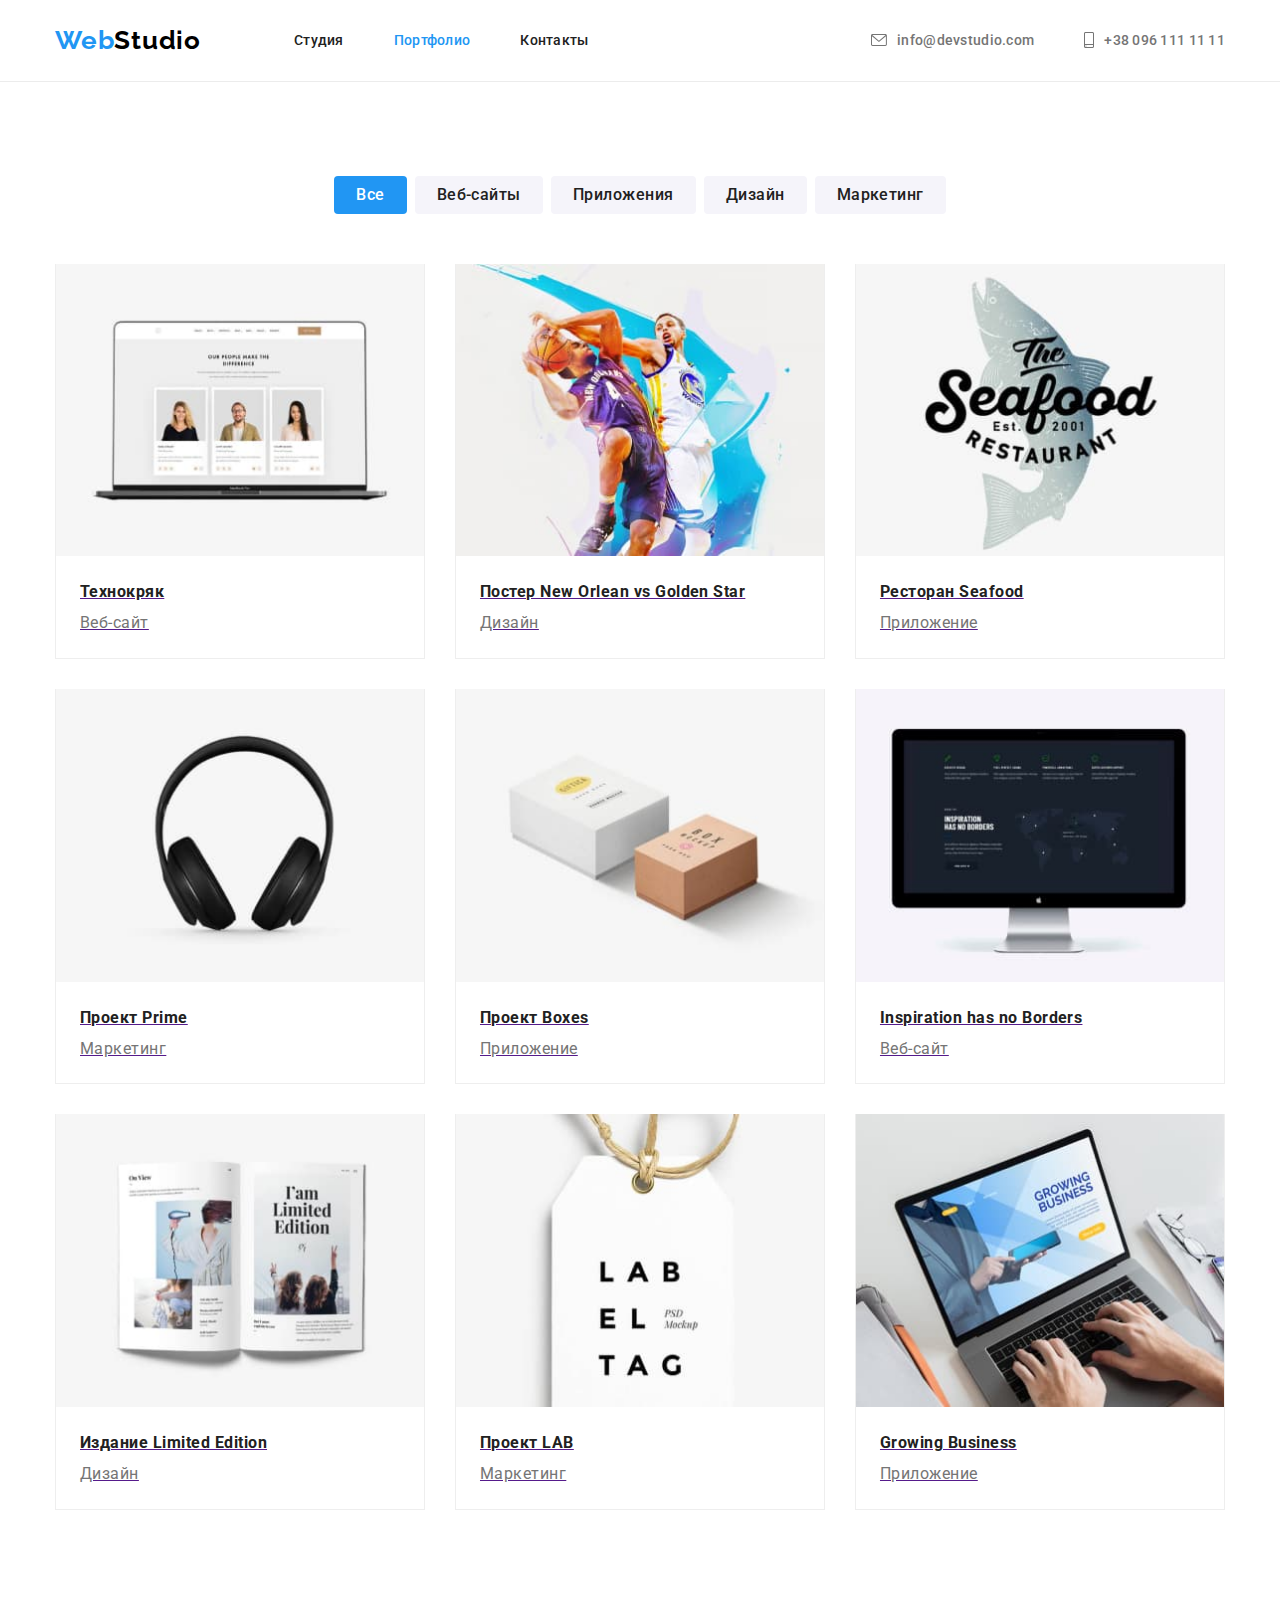
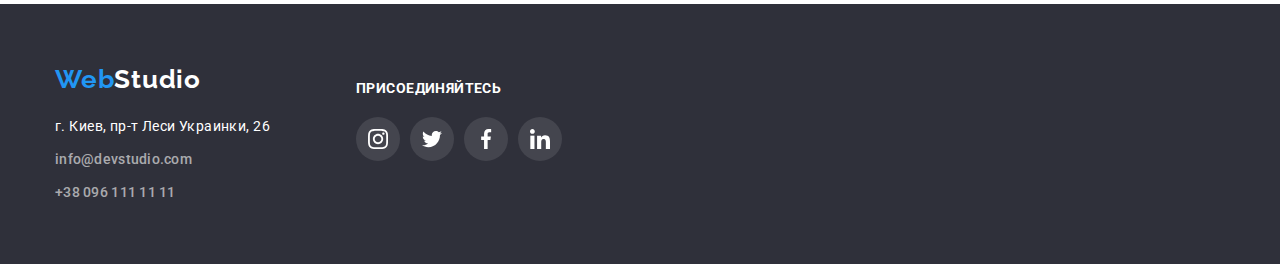
==== portfolio.html @ ec40ec9d "copy files" ====
<!DOCTYPE html>
<html lang="ru">
  <head>
    <meta charset="UTF-8" />
    <meta http-equiv="X-UA-Compatible" content="IE=edge" />
    <meta name="viewport" content="width=device-width, initial-scale=1.0" />
    <link rel="preconnect" href="https://fonts.googleapis.com" />
    <link rel="preconnect" href="https://fonts.gstatic.com" crossorigin />
    <link
      href="https://fonts.googleapis.com/css2?family=Raleway:wght@700&family=Roboto:wght@400;500;700;900&display=swap"
      rel="stylesheet"
    />
    <title>Портфолио</title>
    <link
      rel="stylesheet"
      href="https://cdnjs.cloudflare.com/ajax/libs/modern-normalize/1.0.0/modern-normalize.min.css"
    />
    <link rel="stylesheet" href="./css/styles.css" />
  </head>
  <body class="body">
    <header class="header header_border">
      <div class="container header_container">
        <a class="logo" lang="en" href="./index.html"
          ><span class="blue_logo">Web</span>Studio</a
        >

        <nav>
          <!-- Навигация -->
          <ul class="site_nav list">
            <li class="header_item">
              <a href="./index.html" class="link">Студия</a>
            </li>
            <li class="header_item">
              <a href="./portfolio.html" class="link current">Портфолио</a>
            </li>
            <li class="header_item"><a href="" class="link">Контакты</a></li>
          </ul>
        </nav>
        <div class="header_contacts">
          <ul class="site_nav list">
            <li class="header_mail">
              <a href="mailto:info@devstudio.com" class="link contacts_center">
                <svg class="header_mail_icon">
                  <use href="./images/sprite.svg#icon-mail"></use>
                </svg>
                info@devstudio.com</a
              >
            </li>
            <li class="header_tel">
              <a href="tel:+380961111111" class="link contacts_center">
                <svg class="header_tel_icon">
                  <use href="./images/sprite.svg#icon-tel"></use>
                </svg>
                +38 096 111 11 11</a
              >
            </li>
          </ul>
        </div>
      </div>
    </header>
    <main>
      <!-- Работы -->
      <section class="portfolio">
        <div class="container">
          <ul class="list port_buttons">
            <li class="port_buttons_item">
              <button type="button" class="port_button current">Все</button>
            </li>
            <li class="port_buttons_item">
              <button type="button" class="port_button">Веб-сайты</button>
            </li>
            <li class="port_buttons_item">
              <button type="button" class="port_button">Приложения</button>
            </li>
            <li class="port_buttons_item">
              <button type="button" class="port_button">Дизайн</button>
            </li>
            <li class="port_buttons_item">
              <button type="button" class="port_button">Маркетинг</button>
            </li>
          </ul>

          <ul class="list gal_list">
            <li class="gal_list_item">
              <a class="gal_list_link" href="">
                <img
                  src="./images/gal01.jpg"
                  width="370"
                  height="294"
                  alt="Технокряк"
                />
                <div class="gal_list_text">
                  <h3 class="gal_header">Технокряк</h3>
                  <p class="gal_sub_header">Веб-сайт</p>
                </div>
              </a>
            </li>

            <li class="gal_list_item">
              <a class="gal_list_link" href="">
                <img
                  src="./images/gal02.jpg"
                  width="370"
                  height="294"
                  alt="Постер New Orlean vs Golden Star"
                />
                <div class="gal_list_text">
                  <h3 class="gal_header">Постер New Orlean vs Golden Star</h3>
                  <p class="gal_sub_header">Дизайн</p>
                </div>
              </a>
            </li>

            <li class="gal_list_item">
              <a class="gal_list_link" href="">
                <img
                  src="./images/gal03.jpg"
                  width="370"
                  height="294"
                  alt="Ресторан Seafood"
                />
                <div class="gal_list_text">
                  <h3 class="gal_header">Ресторан Seafood</h3>
                  <p class="gal_sub_header">Приложение</p>
                </div>
              </a>
            </li>

            <li class="gal_list_item">
              <a class="gal_list_link" href="">
                <img
                  src="./images/gal04.jpg"
                  width="370"
                  height="294"
                  alt="Проект Prime"
                />
                <div class="gal_list_text">
                  <h3 class="gal_header">Проект Prime</h3>
                  <p class="gal_sub_header">Маркетинг</p>
                </div>
              </a>
            </li>

            <li class="gal_list_item">
              <a class="gal_list_link" href="">
                <img
                  src="./images/gal05.jpg"
                  width="370"
                  height="294"
                  alt="Проект Boxes"
                />
                <div class="gal_list_text">
                  <h3 class="gal_header">Проект Boxes</h3>
                  <p class="gal_sub_header">Приложение</p>
                </div>
              </a>
            </li>

            <li class="gal_list_item">
              <a class="gal_list_link" href="">
                <img
                  src="./images/gal06.jpg"
                  width="370"
                  height="294"
                  alt="Inspiration has no Borders"
                />
                <div class="gal_list_text">
                  <h3 class="gal_header">Inspiration has no Borders</h3>
                  <p class="gal_sub_header">Веб-сайт</p>
                </div>
              </a>
            </li>

            <li class="gal_list_item">
              <a class="gal_list_link" href="">
                <img
                  src="./images/gal07.jpg"
                  width="370"
                  height="294"
                  alt="Издание Limited Edition"
                />
                <div class="gal_list_text">
                  <h3 class="gal_header">Издание Limited Edition</h3>
                  <p class="gal_sub_header">Дизайн</p>
                </div>
              </a>
            </li>

            <li class="gal_list_item">
              <a class="gal_list_link" href="">
                <img
                  src="./images/gal08.jpg"
                  width="370"
                  height="294"
                  alt="Проект LAB"
                />
                <div class="gal_list_text">
                  <h3 class="gal_header">Проект LAB</h3>
                  <p class="gal_sub_header">Маркетинг</p>
                </div>
              </a>
            </li>

            <li class="gal_list_item">
              <a class="gal_list_link" href="">
                <img
                  src="./images/gal09.jpg"
                  width="370"
                  height="294"
                  alt="Growing Business"
                />
                <div class="gal_list_text">
                  <h3 class="gal_header">Growing Business</h3>
                  <p class="gal_sub_header">Приложение</p>
                </div>
              </a>
            </li>
          </ul>
        </div>
      </section>
    </main>

    <footer class="site_footer">
      <div class="container">
        <div class="footer_contacts">
          <a class="logo" lang="en" href="./index.html"
            ><span class="blue_logo">Web</span>Studio</a
          >
          <address>
            <p class="address">г. Киев, пр-т Леси Украинки, 26</p>
          </address>
          <ul class="site_nav list footer_contacts">
            <li class="footer_contacts_item">
              <a href="mailto:info@devstudio.com" class="link"
                >info@devstudio.com</a
              >
            </li>
            <li>
              <a href="tel:+380961111111" class="link">+38 096 111 11 11</a>
            </li>
          </ul>
        </div>
        <div class="social_footer">
          <p class="header3">присоединяйтесь</p>
          <ul class="social_list list">
            <li class="social_item">
              <a href="" class="social_link link">
                <svg class="social_icon">
                  <use href="./images/sprite.svg#icon-instagram"></use>
                </svg>
              </a>
            </li>
            <li class="social_item">
              <a href="" class="social_link link">
                <svg class="social_icon">
                  <use href="./images/sprite.svg#icon-twitter"></use>
                </svg>
              </a>
            </li>
            <li class="social_item">
              <a href="" class="social_link link">
                <svg class="social_icon">
                  <use href="./images/sprite.svg#icon-facebook"></use>
                </svg>
              </a>
            </li>
            <li class="social_item">
              <a href="" class="social_link link">
                <svg class="social_icon">
                  <use href="./images/sprite.svg#icon-linkedin"></use>
                </svg>
              </a>
            </li>
          </ul>
        </div>
      </div>
    </footer>
  </body>
</html>
---- css/styles.css ----
:root {
  --white: #fff;
  --black: #000;
  --grey: #757575;
  --icon_grey: #afb1b8;
  --blue: #2196f3;
  --dark_bg: #2f303a;
  --dark_text: #212121;
  --button_grey: #f5f4fa;
}

p,
h1,
h2,
h3 {
  margin: 0;
}

ul {
  margin: 0;
  padding-left: 0;
}

img {
  display: block;
  max-width: 100%;
  height: auto;
}

/* common */

.body {
  color: var(--grey);
  font-family: roboto;
  font-size: 14px;
  font-weight: 400;
}

.list {
  list-style: none;
}

.visually-hidden {
  position: absolute;
  width: 1px;
  height: 1px;
  margin: -1px;
  padding: 0;
  overflow: hidden;
  border: 0;
  clip: rect(0 0 0 0);
}

.container {
  margin: 0 auto;
  padding-left: 15px;
  padding-right: 15px;
  width: 1200px;
  box-sizing: border-box;
}

/* header */

.logo {
  color: var(--black);
  font-family: raleway;
  font-size: 26px;
  font-weight: 700;
  text-decoration: none;
  font-style: normal;
  line-height: 1.19;
  letter-spacing: 0.03em;
  margin-right: 93px;
}

.blue_logo {
  color: var(--blue);
}

.header {
  display: flex;
}

.header_border {
  border-bottom: 1px solid #ececec;
}

.header_container {
  padding-top: 25px;
  padding-bottom: 25px;
  display: flex;
  align-items: center;
  padding-left: 15px;
  padding-right: 15px;
}

.header_item:not(:last-child) {
  margin-right: 50px;
}

.header_contacts {
  margin-left: auto;
}

.contacts_center {
  display: flex;
  align-items: center;
}

.header_mail {
  margin-right: 50px;
}

.header_mail_icon {
  display: inline-block;
  content: "";
  width: 16px;
  height: 12px;
  fill: currentColor;
  margin-right: 10px;
}

.header_tel_icon {
  display: inline-block;
  content: "";
  width: 10px;
  height: 16px;
  fill: currentColor;
  margin-right: 10px;
}

.site_nav {
  font-style: normal;
  font-weight: 500;
  font-size: 14px;
  line-height: 1.71;
  letter-spacing: 0.02em;
  display: flex;
}

.site_nav .link {
  color: var(--dark_text);
  text-decoration: none;
}

.header_contacts .link {
  color: var(--grey);
}

.site_nav .link:hover,
.site_nav .link:focus {
  color: var(--blue);
}

.site_nav .link.current {
  color: var(--blue);
}

.hero_header {
  text-transform: uppercase;
  font-family: Roboto;
  font-style: normal;
  font-weight: 900;
  font-size: 44px;
  line-height: 1.36;
  letter-spacing: 0.06em;
  margin-bottom: 30px;
}

.header2 {
  color: var(--dark_text);
  font-style: normal;
  font-weight: 700;
  font-size: 36px;
  line-height: 1.16;
  text-align: center;
  letter-spacing: 0.03em;
  margin-bottom: 50px;
}

/* hero section */

.hero {
  background-image: linear-gradient(
      rgba(47, 48, 58, 0.4),
      rgba(47, 48, 58, 0.4)
    ),
    url(../images/hero_bg.jpg);
  background-repeat: no-repeat;
  background-position: center;
  background-size: cover;
  background-color: var(--dark_bg);
  margin-left: auto;
  margin-right: auto;
  max-width: 1600px;
  color: var(--white);
  padding-top: 200px;
  padding-bottom: 200px;
  text-align: center;
}

.hero_container {
  margin: 0 auto;
  max-width: 696px;
}

.button {
  padding: 10px 32px;
  font-style: normal;
  font-size: 16px;
  line-height: 1.87;
  text-align: center;
  letter-spacing: 0.06em;
  color: var(--white);
  background-color: var(--blue);
  font-weight: 700;
  cursor: pointer;
  border-radius: 4px;
  border-width: 0;
}

/* features section*/

.features {
  padding-top: 94px;
  min-width: 1170px;
  text-align: left;
  margin: 0 auto;
}

.features_header {
  margin-bottom: 10px;
}

.feautures_list {
  display: flex;
  margin-left: -30px;
}

.feauture_icon_container {
  display: flex;
  justify-content: center;
  align-items: center;
  width: 270px;
  height: 120px;
  margin-bottom: 30px;
  background-color: var(--button_grey);
}

.feauture_icon {
  width: 70px;
  height: 70px;
}

.feautures_item {
  flex-basis: calc(100% / 4 * 30px);
  margin-left: 30px;
}

.header3 {
  color: var(--black);
  font-weight: 700;
  text-transform: uppercase;
  font-style: normal;
  font-size: 14px;
  line-height: 1.14;
  letter-spacing: 0.03em;
}

.features_desc {
  font-style: normal;
  font-weight: normal;
  font-size: 14px;
  line-height: 1.71;
  letter-spacing: 0.03em;
  max-width: 270px;
}

/* services */

.services {
  padding-top: 94px;
  padding-bottom: 94px;
}

.services_list {
  display: flex;
}

.services_item:not(:last-child) {
  margin-right: 30px;
}

/* team section */

.team {
  color: var(--grey);
  background-color: #f5f4fa;
  font-size: 16px;
  padding-top: 94px;
  padding-bottom: 94px;
}

/* .team_section {
} */

.team_list {
  display: flex;
  margin-right: -30px;
}

.team_list_item {
  width: calc((100% - 120px) / 4);
  box-shadow: 0px 1px 3px rgba(0, 0, 0, 0.12), 0px 1px 1px rgba(0, 0, 0, 0.14),
    0px 2px 1px rgba(0, 0, 0, 0.2);
  border-radius: 0px 0px 4px 4px;
}

.team_list_item:not(:last-child) {
  margin-right: 30px;
}

.team_header {
  color: var(--dark_text);
  text-transform: none;
  font-style: normal;
  font-weight: 500;
  font-size: 16px;
  line-height: 1.18;
  text-align: center;
  letter-spacing: 0.03em;
  margin-bottom: 10px;
}

.team_position {
  color: var(--grey);
  font-style: normal;
  font-weight: 400;
  font-size: 16px;
  line-height: 1.18;
  text-align: center;
  letter-spacing: 0.03em;
  margin-bottom: 16px;
}

.team .header3 {
  color: var(--dark_text);
  text-transform: none;
  font-size: 16px;
}

.team_text {
  padding: 30px;
  background: var(--white);
}

.social_list {
  display: flex;
  justify-content: center;
}

.social_item {
  width: 44px;
  height: 44px;
}

.social_item + .social_item {
  margin-left: 10px;
}

.social_link {
  display: flex;
  align-items: center;
  justify-content: center;
  width: 100%;
  height: 100%;
  border-radius: 50%;
  background-color: var(--white);
}

.social_link:hover,
.social_link:focus {
  background-color: var(--blue);
}

.social_link:hover .social_icon,
.social_link:focus .social_icon {
  fill: var(--white);
}

.social_icon {
  fill: var(--icon_grey);
  width: 20px;
  height: 20px;
}

/* clients section */

.clients {
  padding-top: 94px;
  padding-bottom: 94px;
}

.client_button {
  padding: 16px 32px;
  width: 170px;
  height: 92px;
  border: 1px solid #afb1b8;
  border-radius: 5px;
  fill: var(--icon_grey);
  background-color: var(--white);
  cursor: pointer;
}

.client_icon {
  display: flex;
  justify-content: center;
  align-items: center;
}

.client_button:hover,
.client_button:focus {
  fill: var(--blue);
  border: 1px solid var(--blue);
}

.clients_list {
  display: flex;
}

.clients_item:not(:last-child) {
  padding-right: 30px;
}

/* footer section */

.site_footer {
  background-color: var(--dark_bg);
  color: var(--white);
  padding-top: 60px;
  padding-bottom: 60px;
}

.site_footer .container {
  display: flex;
}

.social_footer .header3 {
  display: block;
  padding-top: 17px;
  color: var(--white);
  margin-bottom: 20px;
}

.footer_contacts {
  display: block;
  width: 231px;
  margin-right: 70px;
}

.social_footer {
  width: 206px;
}

.social_footer .social_link {
  background: rgba(255, 255, 255, 0.1);
}

.social_footer .social_icon {
  fill: var(--white);
}

.social_footer .social_link:hover,
.social_footer .social_link:focus {
  background-color: var(--blue);
}

.footer_contacts_item {
  margin-bottom: 9px;
}

.site_footer .logo {
  color: var(--white);
}

.site_footer .link {
  color: rgba(255, 255, 255, 0.6);
  text-decoration: none;
}

.address {
  margin-top: 20px;
  margin-bottom: 9px;
  font-style: normal;
  font-weight: 400;
  font-size: 14px;
  line-height: 1.71;
  letter-spacing: 0.03em;
}

/* portfolio page */

.portfolio {
  padding-top: 94px;
  padding-bottom: 94px;
}

.port_buttons {
  display: flex;
  justify-content: center;
  margin-bottom: 50px;
}

.port_buttons_item:not(:last-child) {
  margin-right: 8px;
}

.port_button {
  color: var(--dark_text);
  background-color: var(--button_grey);
  font-family: Roboto;
  font-style: normal;
  font-weight: 500;
  font-size: 16px;
  line-height: 1.62;
  text-align: center;
  letter-spacing: 0.03em;
  cursor: pointer;
  border: 0px;
  border-radius: 4px;
  padding: 6px 22px 6px 22px;
}

.port_button.current {
  color: var(--white);
  background-color: var(--blue);
}

.port_button:hover,
.port_button:focus {
  box-shadow: 0px 3px 1px rgba(0, 0, 0, 0.1), 0px 1px 2px rgba(0, 0, 0, 0.08),
    0px 2px 2px rgba(0, 0, 0, 0.12);
  cursor: pointer;
}

.gal_list {
  display: flex;
  flex-wrap: wrap;
  margin-left: -30px;
  margin-bottom: -30px;
}

.gal_list_item {
  box-sizing: border-box;
  margin-left: 30px;
  margin-bottom: 30px;
  flex-basis: calc((100% - 90px) / 3);
  border-left: 1px solid #eeeeee;
  border-right: 1px solid #eeeeee;
  border-bottom: 1px solid #eeeeee;
}

.gal_list_link:hover,
.gal_list_link:focus {
  display: block;
  box-shadow: 0px 1px 1px rgba(0, 0, 0, 0.12), 0px 4px 4px rgba(0, 0, 0, 0.06),
    1px 4px 6px rgba(0, 0, 0, 0.16);
}

.gal_list_text {
  padding: 20px 24px;
}

.gal_header {
  font-style: normal;
  font-weight: 700;
  font-size: 16px;
  line-height: 2;
  letter-spacing: 0.03em;
  color: var(--dark_text);
}

.gal_sub_header {
  font-style: normal;
  font-weight: 400;
  font-size: 16px;
  line-height: 1.87;
  letter-spacing: 0.03em;
  color: var(--grey);
}
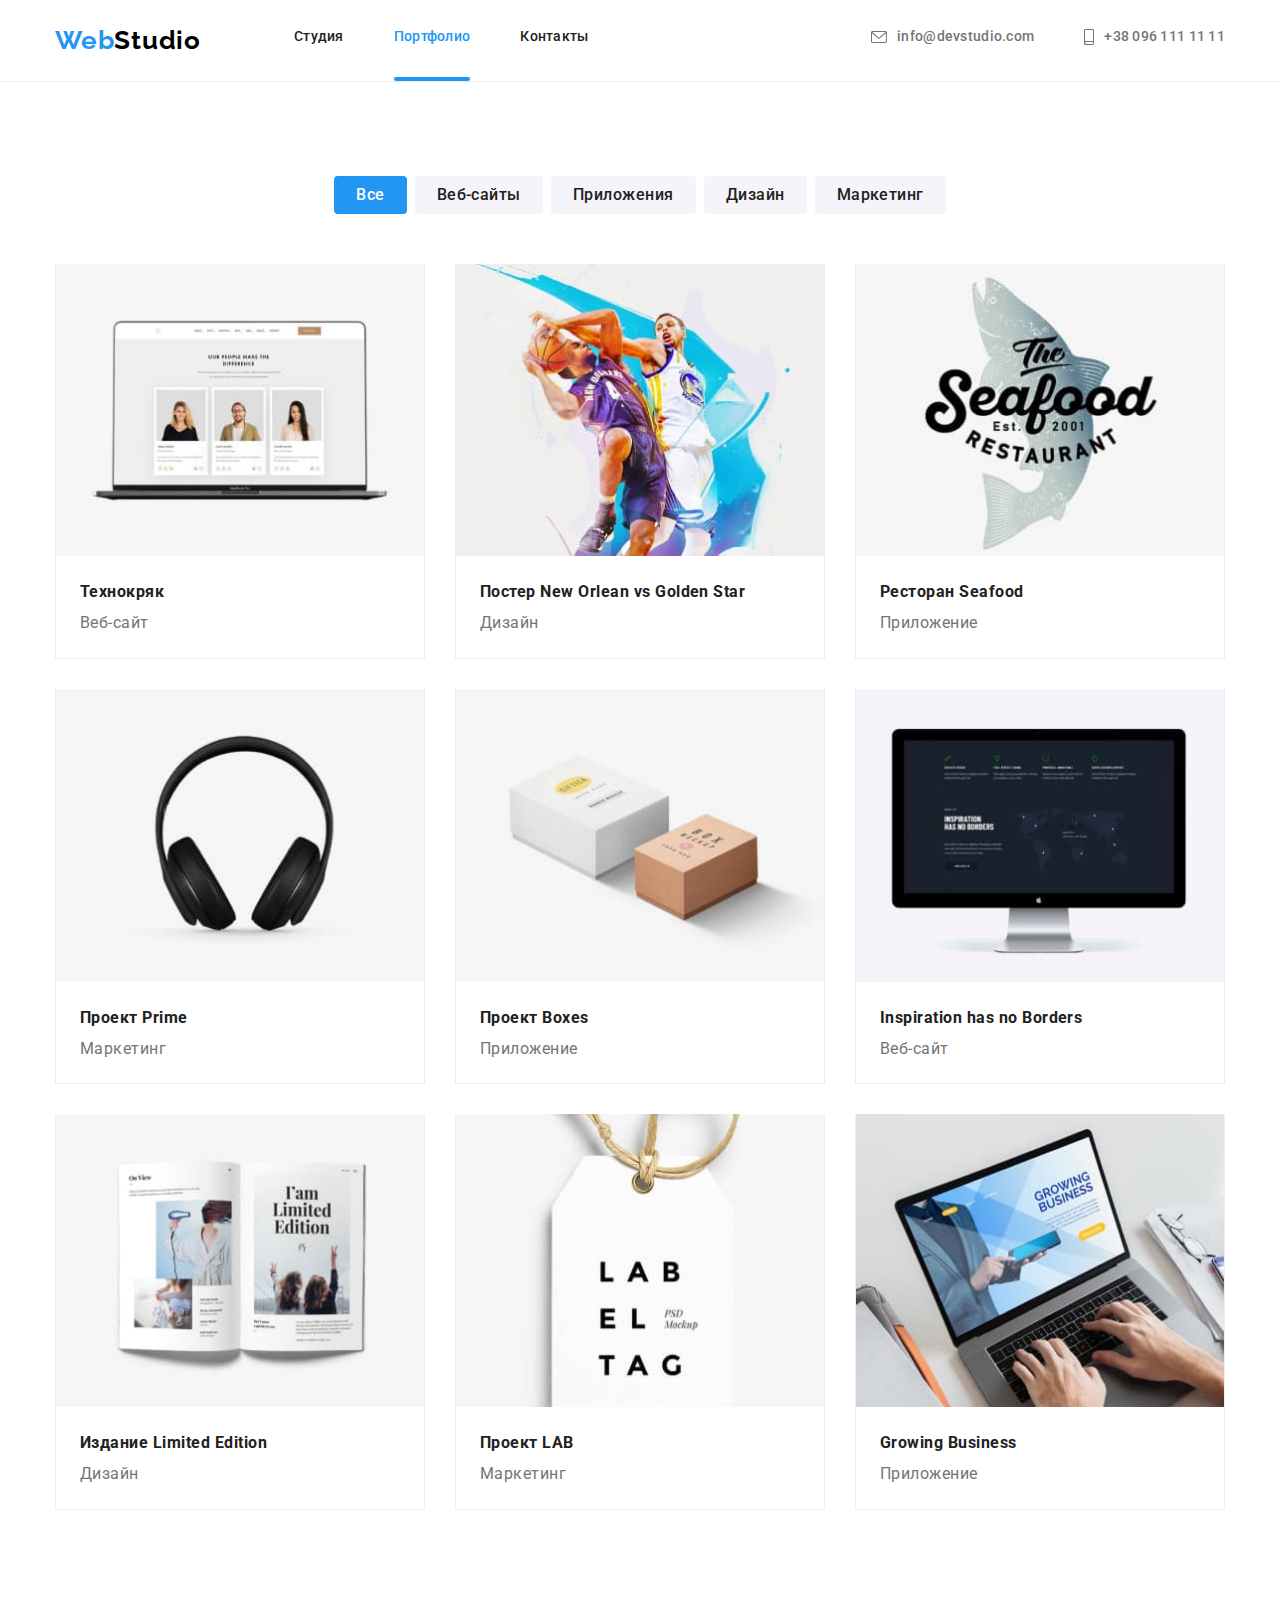
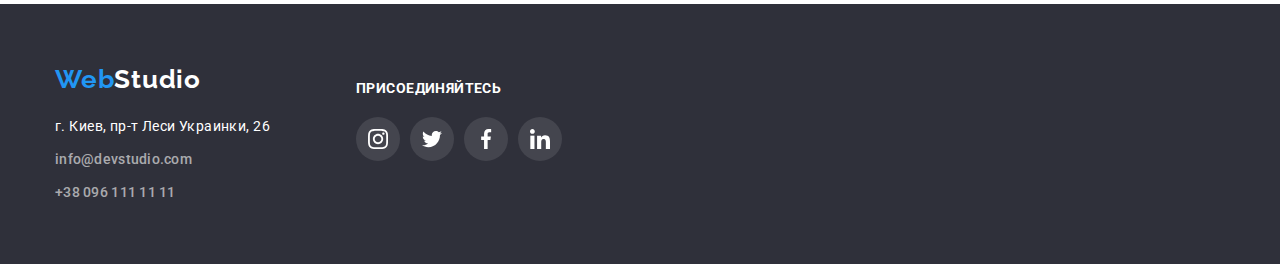
==== commit 60725a30: "save" ====
--- a/portfolio.html
+++ b/portfolio.html
@@ -83,12 +83,22 @@
           <ul class="list gal_list">
             <li class="gal_list_item">
               <a class="gal_list_link" href="">
-                <img
-                  src="./images/gal01.jpg"
-                  width="370"
-                  height="294"
-                  alt="Технокряк"
-                />
+                <div class="gal_image">
+                  <img
+                    src="./images/gal01.jpg"
+                    width="370"
+                    height="294"
+                    alt="Технокряк"
+                  />
+                  <div class="gal_overlay">
+                    <p>
+                      Технокряк это современная площадка распространения
+                      коронавируса. Компании используют эту платформу для
+                      цифрового шпионажа и атак на защищённые сервера
+                      конкурентов.
+                    </p>
+                  </div>
+                </div>
                 <div class="gal_list_text">
                   <h3 class="gal_header">Технокряк</h3>
                   <p class="gal_sub_header">Веб-сайт</p>
--- a/css/styles.css
+++ b/css/styles.css
@@ -71,6 +71,7 @@
   line-height: 1.19;
   letter-spacing: 0.03em;
   margin-right: 93px;
+  margin-bottom: 25px;
 }
 
 .blue_logo {
@@ -87,7 +88,6 @@
 
 .header_container {
   padding-top: 25px;
-  padding-bottom: 25px;
   display: flex;
   align-items: center;
   padding-left: 15px;
@@ -100,6 +100,7 @@
 
 .header_contacts {
   margin-left: auto;
+  margin-bottom: 32px;
 }
 
 .contacts_center {
@@ -153,7 +154,20 @@
 }
 
 .site_nav .link.current {
+  display: flex;
+  flex-direction: column;
+  align-items: center;
   color: var(--blue);
+}
+
+.link.current::after {
+  display: block;
+  content: "";
+  width: 100%;
+  height: 4px;
+  margin-top: 28px;
+  background-color: #2196f3;
+  border-radius: 2px;
 }
 
 .hero_header {
@@ -291,6 +305,22 @@
   margin-right: 30px;
 }
 
+.service_block {
+  width: 370px;
+  height: 70px;
+  background: rgba(47, 48, 58, 0.8);
+  display: flex;
+  justify-content: center;
+  align-items: center;
+  mix-blend-mode: normal;
+  position: relative;
+  bottom: 70px;
+}
+
+.service_block .header3 {
+  color: var(--white);
+}
+
 /* team section */
 
 .team {
@@ -560,8 +590,13 @@
   border-bottom: 1px solid #eeeeee;
 }
 
+.gal_list_link {
+  text-decoration: none;
+}
+
 .gal_list_link:hover,
 .gal_list_link:focus {
+  transform: translatex(0);
   display: block;
   box-shadow: 0px 1px 1px rgba(0, 0, 0, 0.12), 0px 4px 4px rgba(0, 0, 0, 0.06),
     1px 4px 6px rgba(0, 0, 0, 0.16);
@@ -588,3 +623,35 @@
   letter-spacing: 0.03em;
   color: var(--grey);
 }
+
+.gal_image {
+  position: relative;
+  overflow: hidden;
+}
+
+.gal_image:hover .gal_overlay,
+.gal_image:focus .gal_overlay {
+  transform: translatey(0);
+}
+
+.gal_overlay {
+  position: absolute;
+  top: 0;
+  left: 0;
+  width: 100%;
+  height: 100%;
+  padding: 63px 24px;
+  background: rgba(33, 150, 243, 0.9);
+  transform: translatey(100%);
+  transition: transform 250ms ease;
+}
+
+.gal_overlay > p {
+  color: var(--white);
+  font-family: Roboto;
+  font-style: normal;
+  font-weight: normal;
+  font-size: 18px;
+  line-height: 1.56;
+  letter-spacing: 0.03em;
+}
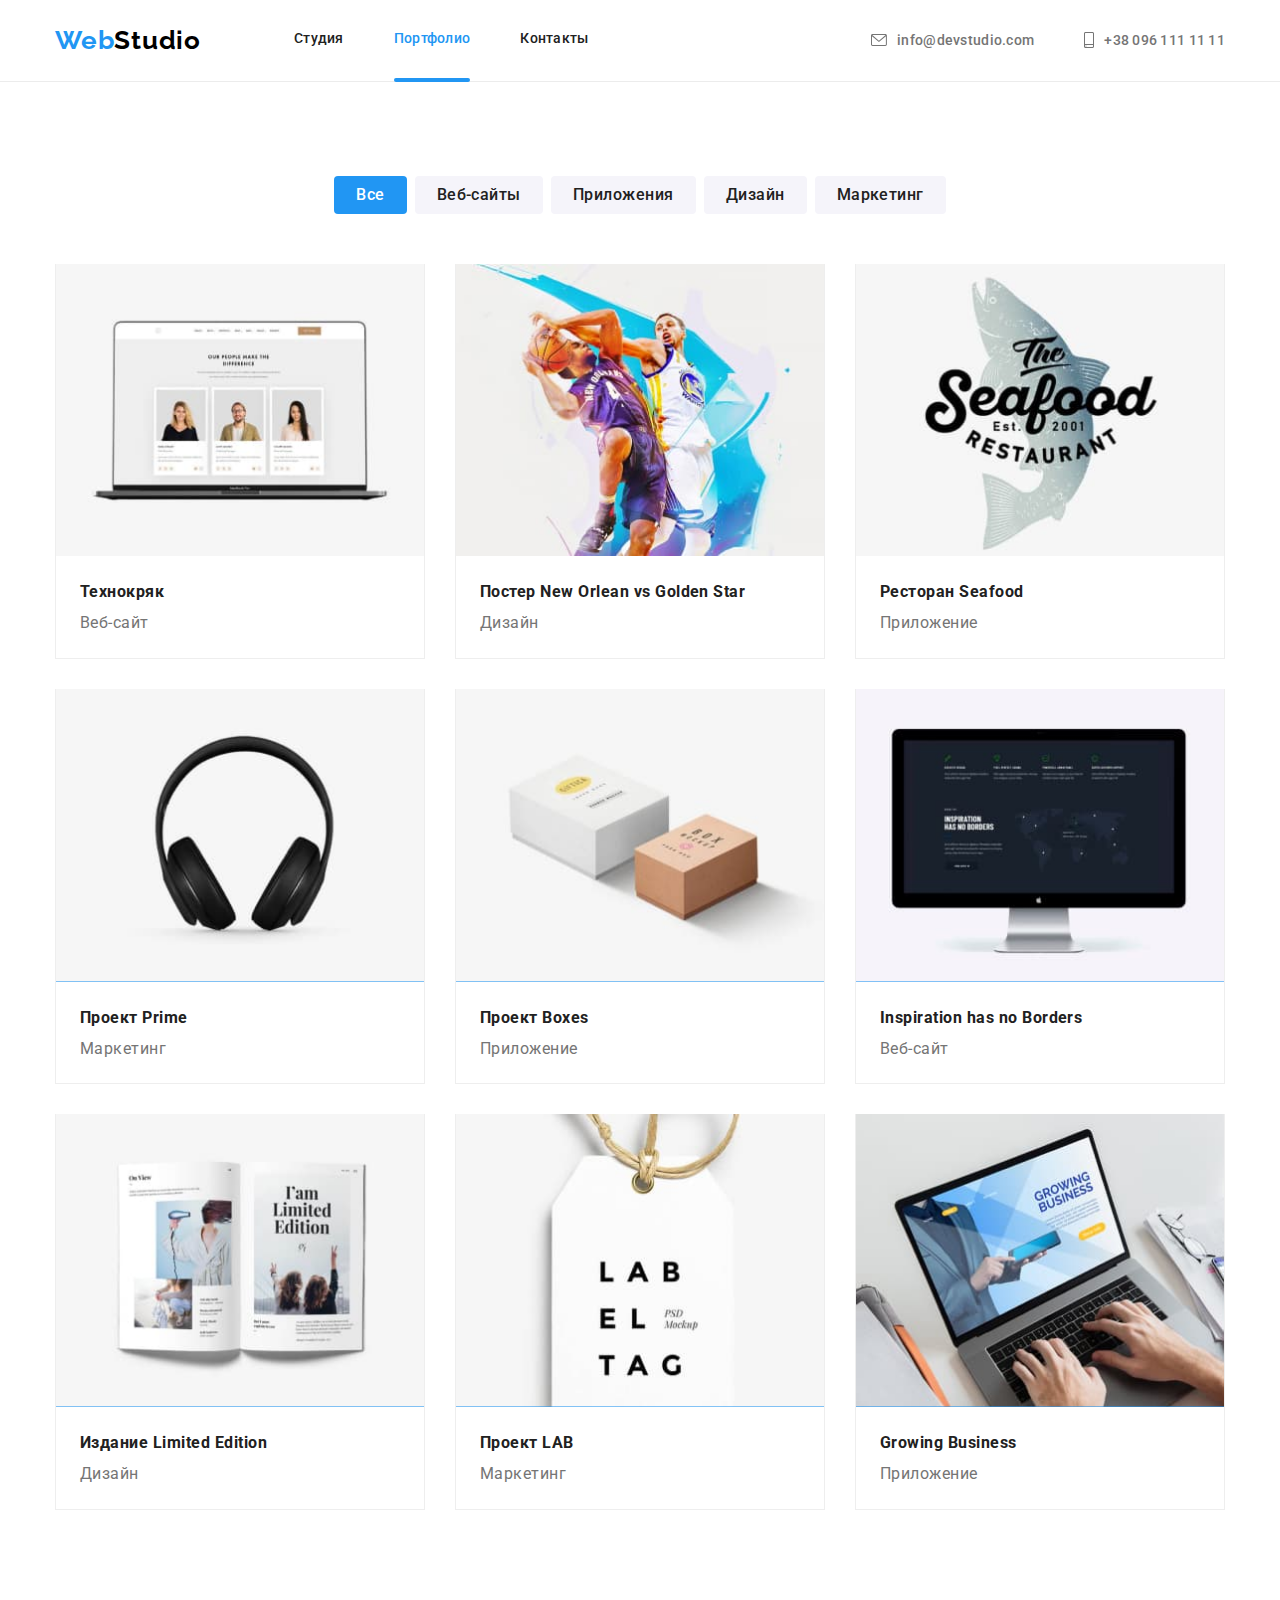
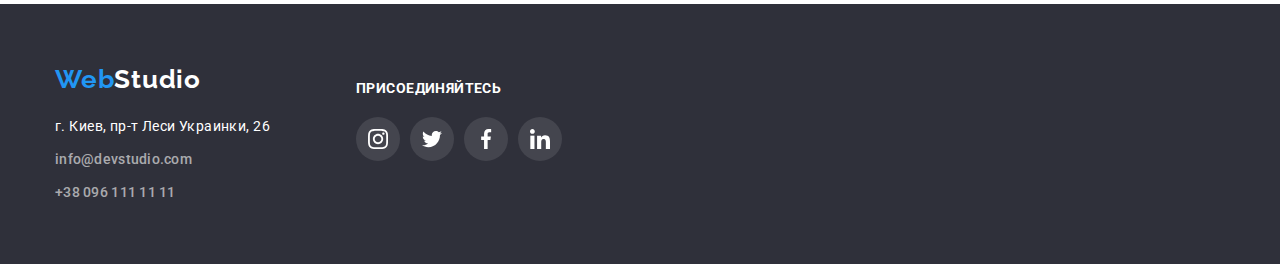
==== commit 90aa994d: "save" ====
--- a/portfolio.html
+++ b/portfolio.html
@@ -108,12 +108,22 @@
 
             <li class="gal_list_item">
               <a class="gal_list_link" href="">
-                <img
-                  src="./images/gal02.jpg"
-                  width="370"
-                  height="294"
-                  alt="Постер New Orlean vs Golden Star"
-                />
+                <div class="gal_image">
+                  <img
+                    src="./images/gal02.jpg"
+                    width="370"
+                    height="294"
+                    alt="Постер New Orlean vs Golden Star"
+                  />
+                  <div class="gal_overlay">
+                    <p>
+                      Технокряк это современная площадка распространения
+                      коронавируса. Компании используют эту платформу для
+                      цифрового шпионажа и атак на защищённые сервера
+                      конкурентов.
+                    </p>
+                  </div>
+                </div>
                 <div class="gal_list_text">
                   <h3 class="gal_header">Постер New Orlean vs Golden Star</h3>
                   <p class="gal_sub_header">Дизайн</p>
@@ -123,12 +133,22 @@
 
             <li class="gal_list_item">
               <a class="gal_list_link" href="">
-                <img
-                  src="./images/gal03.jpg"
-                  width="370"
-                  height="294"
-                  alt="Ресторан Seafood"
-                />
+                <div class="gal_image">
+                  <img
+                    src="./images/gal03.jpg"
+                    width="370"
+                    height="294"
+                    alt="Ресторан Seafood"
+                  />
+                  <div class="gal_overlay">
+                    <p>
+                      Технокряк это современная площадка распространения
+                      коронавируса. Компании используют эту платформу для
+                      цифрового шпионажа и атак на защищённые сервера
+                      конкурентов.
+                    </p>
+                  </div>
+                </div>
                 <div class="gal_list_text">
                   <h3 class="gal_header">Ресторан Seafood</h3>
                   <p class="gal_sub_header">Приложение</p>
@@ -138,12 +158,22 @@
 
             <li class="gal_list_item">
               <a class="gal_list_link" href="">
-                <img
-                  src="./images/gal04.jpg"
-                  width="370"
-                  height="294"
-                  alt="Проект Prime"
-                />
+                <div class="gal_image">
+                  <img
+                    src="./images/gal04.jpg"
+                    width="370"
+                    height="294"
+                    alt="Проект Prime"
+                  />
+                  <div class="gal_overlay">
+                    <p>
+                      Технокряк это современная площадка распространения
+                      коронавируса. Компании используют эту платформу для
+                      цифрового шпионажа и атак на защищённые сервера
+                      конкурентов.
+                    </p>
+                  </div>
+                </div>
                 <div class="gal_list_text">
                   <h3 class="gal_header">Проект Prime</h3>
                   <p class="gal_sub_header">Маркетинг</p>
@@ -153,12 +183,22 @@
 
             <li class="gal_list_item">
               <a class="gal_list_link" href="">
-                <img
-                  src="./images/gal05.jpg"
-                  width="370"
-                  height="294"
-                  alt="Проект Boxes"
-                />
+                <div class="gal_image">
+                  <img
+                    src="./images/gal05.jpg"
+                    width="370"
+                    height="294"
+                    alt="Проект Boxes"
+                  />
+                  <div class="gal_overlay">
+                    <p>
+                      Технокряк это современная площадка распространения
+                      коронавируса. Компании используют эту платформу для
+                      цифрового шпионажа и атак на защищённые сервера
+                      конкурентов.
+                    </p>
+                  </div>
+                </div>
                 <div class="gal_list_text">
                   <h3 class="gal_header">Проект Boxes</h3>
                   <p class="gal_sub_header">Приложение</p>
@@ -168,12 +208,22 @@
 
             <li class="gal_list_item">
               <a class="gal_list_link" href="">
-                <img
-                  src="./images/gal06.jpg"
-                  width="370"
-                  height="294"
-                  alt="Inspiration has no Borders"
-                />
+                <div class="gal_image">
+                  <img
+                    src="./images/gal06.jpg"
+                    width="370"
+                    height="294"
+                    alt="Inspiration has no Borders"
+                  />
+                  <div class="gal_overlay">
+                    <p>
+                      Технокряк это современная площадка распространения
+                      коронавируса. Компании используют эту платформу для
+                      цифрового шпионажа и атак на защищённые сервера
+                      конкурентов.
+                    </p>
+                  </div>
+                </div>
                 <div class="gal_list_text">
                   <h3 class="gal_header">Inspiration has no Borders</h3>
                   <p class="gal_sub_header">Веб-сайт</p>
@@ -183,12 +233,22 @@
 
             <li class="gal_list_item">
               <a class="gal_list_link" href="">
-                <img
-                  src="./images/gal07.jpg"
-                  width="370"
-                  height="294"
-                  alt="Издание Limited Edition"
-                />
+                <div class="gal_image">
+                  <img
+                    src="./images/gal07.jpg"
+                    width="370"
+                    height="294"
+                    alt="Издание Limited Edition"
+                  />
+                  <div class="gal_overlay">
+                    <p>
+                      Технокряк это современная площадка распространения
+                      коронавируса. Компании используют эту платформу для
+                      цифрового шпионажа и атак на защищённые сервера
+                      конкурентов.
+                    </p>
+                  </div>
+                </div>
                 <div class="gal_list_text">
                   <h3 class="gal_header">Издание Limited Edition</h3>
                   <p class="gal_sub_header">Дизайн</p>
@@ -198,12 +258,22 @@
 
             <li class="gal_list_item">
               <a class="gal_list_link" href="">
-                <img
-                  src="./images/gal08.jpg"
-                  width="370"
-                  height="294"
-                  alt="Проект LAB"
-                />
+                <div class="gal_image">
+                  <img
+                    src="./images/gal08.jpg"
+                    width="370"
+                    height="294"
+                    alt="Проект LAB"
+                  />
+                  <div class="gal_overlay">
+                    <p>
+                      Технокряк это современная площадка распространения
+                      коронавируса. Компании используют эту платформу для
+                      цифрового шпионажа и атак на защищённые сервера
+                      конкурентов.
+                    </p>
+                  </div>
+                </div>
                 <div class="gal_list_text">
                   <h3 class="gal_header">Проект LAB</h3>
                   <p class="gal_sub_header">Маркетинг</p>
@@ -213,12 +283,22 @@
 
             <li class="gal_list_item">
               <a class="gal_list_link" href="">
-                <img
-                  src="./images/gal09.jpg"
-                  width="370"
-                  height="294"
-                  alt="Growing Business"
-                />
+                <div class="gal_image">
+                  <img
+                    src="./images/gal09.jpg"
+                    width="370"
+                    height="294"
+                    alt="Growing Business"
+                  />
+                  <div class="gal_overlay">
+                    <p>
+                      Технокряк это современная площадка распространения
+                      коронавируса. Компании используют эту платформу для
+                      цифрового шпионажа и атак на защищённые сервера
+                      конкурентов.
+                    </p>
+                  </div>
+                </div>
                 <div class="gal_list_text">
                   <h3 class="gal_header">Growing Business</h3>
                   <p class="gal_sub_header">Приложение</p>
--- a/css/styles.css
+++ b/css/styles.css
@@ -71,7 +71,7 @@
   line-height: 1.19;
   letter-spacing: 0.03em;
   margin-right: 93px;
-  margin-bottom: 25px;
+  /* margin-bottom: 25px; */
 }
 
 .blue_logo {
@@ -92,6 +92,7 @@
   align-items: center;
   padding-left: 15px;
   padding-right: 15px;
+  padding-bottom: 25px;
 }
 
 .header_item:not(:last-child) {
@@ -100,7 +101,7 @@
 
 .header_contacts {
   margin-left: auto;
-  margin-bottom: 32px;
+  /* margin-bottom: 32px; */
 }
 
 .contacts_center {
@@ -142,6 +143,7 @@
 .site_nav .link {
   color: var(--dark_text);
   text-decoration: none;
+  transition: color, 250ms, cubic-bezier(0.4, 0, 0.2, 1);
 }
 
 .header_contacts .link {
@@ -161,11 +163,12 @@
 }
 
 .link.current::after {
+  position: relative;
   display: block;
   content: "";
   width: 100%;
   height: 4px;
-  margin-top: 28px;
+  top: 28px;
   background-color: #2196f3;
   border-radius: 2px;
 }
@@ -405,12 +408,14 @@
   width: 100%;
   height: 100%;
   border-radius: 50%;
-  background-color: var(--white);
+  background: var(--white);
+  transition: fill 250ms cubic-bezier(0.4, 0, 0.2, 1),
+    background 250ms cubic-bezier(0.4, 0, 0.2, 1);
 }
 
 .social_link:hover,
 .social_link:focus {
-  background-color: var(--blue);
+  background: var(--blue);
 }
 
 .social_link:hover .social_icon,
@@ -422,6 +427,7 @@
   fill: var(--icon_grey);
   width: 20px;
   height: 20px;
+  transition: fill 250ms cubic-bezier(0.4, 0, 0.2, 1);
 }
 
 /* clients section */
@@ -440,6 +446,8 @@
   fill: var(--icon_grey);
   background-color: var(--white);
   cursor: pointer;
+  transition: fill 250ms cubic-bezier(0.4, 0, 0.2, 1),
+    border 250ms cubic-bezier(0.4, 0, 0.2, 1);
 }
 
 .client_icon {
@@ -494,6 +502,7 @@
 
 .social_footer .social_link {
   background: rgba(255, 255, 255, 0.1);
+  transition: background 250ms cubic-bezier(0.4, 0, 0.2, 1);
 }
 
 .social_footer .social_icon {
@@ -502,7 +511,7 @@
 
 .social_footer .social_link:hover,
 .social_footer .social_link:focus {
-  background-color: var(--blue);
+  background: var(--blue);
 }
 
 .footer_contacts_item {
@@ -559,6 +568,7 @@
   border: 0px;
   border-radius: 4px;
   padding: 6px 22px 6px 22px;
+  transition: box-shadow 250ms cubic-bezier(0.4, 0, 0.2, 1);
 }
 
 .port_button.current {
@@ -592,6 +602,7 @@
 
 .gal_list_link {
   text-decoration: none;
+  transition: box-shadow 250ms cubic-bezier(0.4, 0, 0.2, 1);
 }
 
 .gal_list_link:hover,
@@ -629,8 +640,8 @@
   overflow: hidden;
 }
 
-.gal_image:hover .gal_overlay,
-.gal_image:focus .gal_overlay {
+.gal_list_link:hover .gal_overlay,
+.gal_list_link:focus .gal_overlay {
   transform: translatey(0);
 }
 
